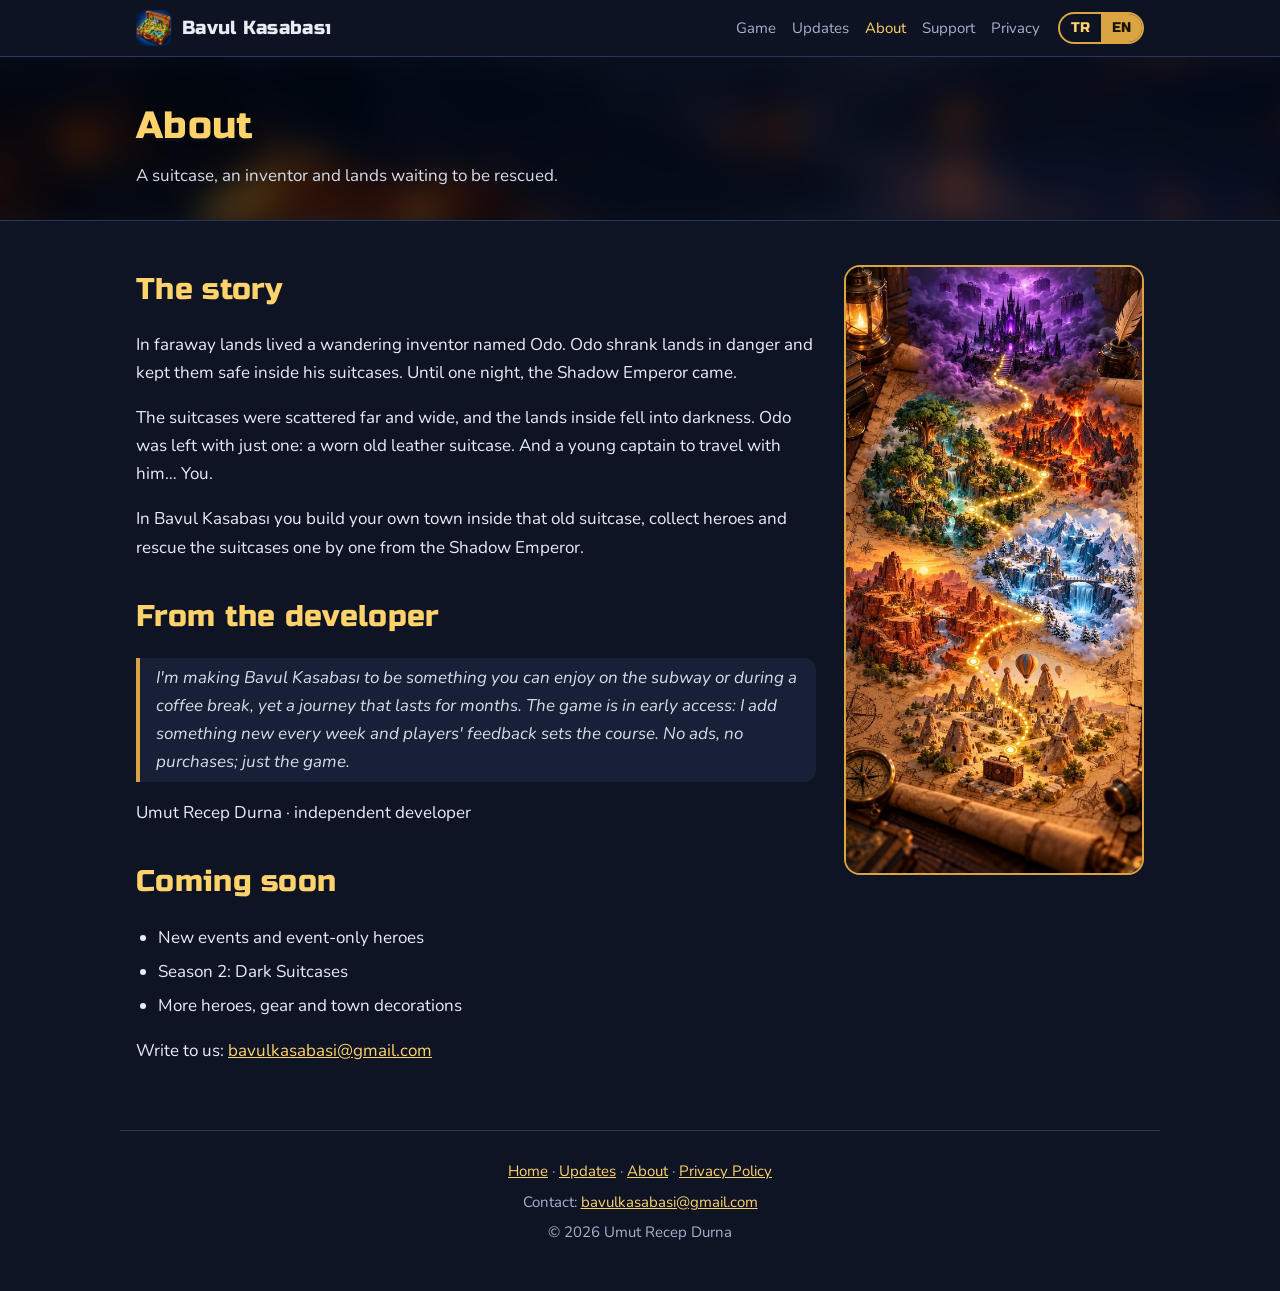
==== about.html @ 0661a311 "Yeni site tasarımı: güncellemeler, hakkında ve gizlilik sayfaları" ====
<!doctype html>
<html lang="en">
<head>
<meta charset="utf-8">
<meta name="viewport" content="width=device-width, initial-scale=1">
<title>About · Bavul Kasabası</title>
<meta name="description" content="Odo's story and a note from the developer.">
<meta property="og:title" content="About · Bavul Kasabası">
<meta property="og:description" content="Odo's story and a note from the developer.">
<meta property="og:image" content="https://umutdurna.github.io/bavul-kasabasi-site/img/hero.jpg">
<link rel="icon" href="img/favicon.png">
<link rel="preconnect" href="https://fonts.googleapis.com">
<link rel="preconnect" href="https://fonts.gstatic.com" crossorigin>
<link href="https://fonts.googleapis.com/css2?family=Nunito:wght@400;700;800&family=Russo+One&display=swap" rel="stylesheet">
<link rel="stylesheet" href="style.css">
</head>
<body>
<header class="top"><div class="in">
  <a class="brand" href="en.html"><img src="img/icon.png" alt="">Bavul Kasabası</a>
  <nav><a href="en.html">Game</a><a href="updates.html">Updates</a><a href="about.html" class="on">About</a><a href="en.html#support">Support</a><a href="privacy.html">Privacy</a></nav>
  <div class="lang"><a href="hakkinda.html">TR</a><a href="about.html" class="on">EN</a></div>
</div></header>

<div class="pagehead"><div class="bg"></div><div class="in">
  <h1>About</h1>
  <p>A suitcase, an inventor and lands waiting to be rescued.</p>
</div></div>

<section>
  <div class="about">
    <div>
      <h2>The story</h2>
      <p>In faraway lands lived a wandering inventor named Odo. Odo shrank lands in danger and kept them safe inside his suitcases. Until one night, the Shadow Emperor came.</p>
      <p>The suitcases were scattered far and wide, and the lands inside fell into darkness. Odo was left with just one: a worn old leather suitcase. And a young captain to travel with him… You.</p>
      <p>In Bavul Kasabası you build your own town inside that old suitcase, collect heroes and rescue the suitcases one by one from the Shadow Emperor.</p>

      <h2 style="margin-top:30px">From the developer</h2>
      <p class="quote">I'm making Bavul Kasabası to be something you can enjoy on the subway or during a coffee break, yet a journey that lasts for months. The game is in early access: I add something new every week and players' feedback sets the course. No ads, no purchases; just the game.</p>
      <p>Umut Recep Durna · independent developer</p>

      <h2 style="margin-top:30px">Coming soon</h2>
      <ul>
        <li>New events and event-only heroes</li>
        <li>Season 2: Dark Suitcases</li>
        <li>More heroes, gear and town decorations</li>
      </ul>
      <p>Write to us: <a href="mailto:bavulkasabasi@gmail.com">bavulkasabasi@gmail.com</a></p>
    </div>
    <img loading="lazy" src="img/harita.jpg" alt="Odo's map">
  </div>
</section>

<footer>
  <p><a href="en.html">Home</a> · <a href="updates.html">Updates</a> · <a href="about.html">About</a> · <a href="privacy.html">Privacy Policy</a></p>
  <p>Contact: <a href="mailto:bavulkasabasi@gmail.com">bavulkasabasi@gmail.com</a></p>
  <p>© 2026 Umut Recep Durna</p>
</footer>
<script src="site.js"></script>
</body>
</html>
---- style.css ----
:root {
  --bg: #0e1424; --panel: #172036; --panel2: #1d2945; --line: #2a3658;
  --text: #e8ecf5; --muted: #a7b1cc; --gold: #ffd36b; --gold2: #d9a441; --purple: #c9a6ff;
}
* { box-sizing: border-box; }
html { scroll-behavior: smooth; }
body { margin: 0; background: var(--bg); color: var(--text); font: 17px/1.65 "Nunito", -apple-system, "Segoe UI", Roboto, sans-serif; }
h1, h2, h3, .brand, .btn { font-family: "Russo One", "Nunito", sans-serif; font-weight: 400; letter-spacing: .3px; }
a { color: var(--gold); }
img { max-width: 100%; display: block; }

/* üst çubuk */
.top { position: sticky; top: 0; z-index: 10; background: rgba(14,20,36,.88); backdrop-filter: blur(8px); border-bottom: 1px solid var(--line); }
.top .in { max-width: 1040px; margin: 0 auto; padding: 10px 16px; display: flex; align-items: center; gap: 12px; }
.brand { display: flex; align-items: center; gap: 10px; color: var(--text); text-decoration: none; font-size: 19px; }
.brand img { width: 36px; height: 36px; border-radius: 9px; }
.top nav { margin-left: auto; display: flex; gap: 16px; font-size: 15px; }
.top nav a { color: var(--muted); text-decoration: none; }
.top nav a:hover { color: var(--gold); }

/* kapak */
.hero { position: relative; overflow: hidden; }
.hero .bg { position: absolute; inset: 0; background: url(img/hero.jpg) center 20% / cover; filter: blur(18px) brightness(.45); transform: scale(1.1); }
.hero .in { position: relative; max-width: 1040px; margin: 0 auto; padding: 40px 16px 48px; display: grid; grid-template-columns: 360px 1fr; gap: 40px; align-items: center; }
.hero .art { border-radius: 22px; overflow: hidden; box-shadow: 0 20px 50px rgba(0,0,0,.55); border: 3px solid var(--gold2); }
.hero h1 { font-size: 46px; margin: 0 0 6px; color: var(--gold); text-shadow: 0 3px 0 #0a0d1a; }
.hero .tag { font-size: 21px; margin: 0 0 18px; }
.hero p { color: #d6dcec; }
.badges { display: flex; flex-wrap: wrap; gap: 8px; margin: 18px 0 22px; }
.badges span { background: rgba(255,255,255,.08); border: 1px solid var(--line); border-radius: 999px; padding: 4px 12px; font-size: 14px; color: var(--muted); }
.btn { display: inline-block; background: linear-gradient(#ffb43a, #e8822a); color: #2a1606; text-decoration: none; padding: 13px 26px; border-radius: 14px; font-size: 18px; box-shadow: 0 4px 0 #a5521a; }
.btn.soft { background: none; color: var(--gold); box-shadow: none; border: 2px solid var(--gold2); margin-left: 8px; }
.soon { color: var(--muted); font-size: 14px; margin-top: 10px; }

/* bölümler */
section { max-width: 1040px; margin: 0 auto; padding: 44px 16px 8px; }
section h2 { font-size: 30px; margin: 0 0 6px; color: var(--gold); }
section .lead { color: var(--muted); margin: 0 0 22px; }

/* hikaye şeridi */
.story { display: grid; grid-template-columns: repeat(6, 1fr); gap: 12px; }
.story figure { margin: 0; background: var(--panel); border-radius: 14px; overflow: hidden; border: 1px solid var(--line); }
.story img { aspect-ratio: 3 / 4.2; object-fit: cover; object-position: center 45%; width: 100%; }
.story figcaption { padding: 8px 10px 10px; font-size: 14px; color: var(--muted); }
.story figcaption b { display: block; color: var(--text); font-family: "Russo One", sans-serif; font-weight: 400; font-size: 14px; }

/* ekran görüntüleri: oklu galeri, kaydırma çubuğu gizli */
.carousel { position: relative; }
.shots { display: flex; gap: 14px; overflow-x: auto; padding: 4px 2px 8px; scroll-snap-type: x mandatory; scrollbar-width: none; -ms-overflow-style: none; }
.shots::-webkit-scrollbar { display: none; }
.shots img { width: 220px; flex: 0 0 auto; border-radius: 18px; border: 2px solid var(--line); scroll-snap-align: start; }
.carousel .nav { position: absolute; top: 50%; transform: translateY(-60%); width: 46px; height: 46px; border-radius: 50%; border: 2px solid var(--gold2);
  background: rgba(14,20,36,.9); color: var(--gold); font: 26px/1 "Russo One", sans-serif; cursor: pointer; display: grid; place-items: center; box-shadow: 0 6px 16px rgba(0,0,0,.45); }
.carousel .prev { left: -14px; } .carousel .next { right: -14px; }
.carousel .nav:disabled { opacity: 0; pointer-events: none; }
.dots { display: flex; justify-content: center; gap: 8px; margin-top: 10px; }
.dots button { width: 9px; height: 9px; border-radius: 50%; border: 0; padding: 0; background: var(--line); cursor: pointer; transition: all .2s; }
.dots button.on { background: var(--gold); width: 24px; border-radius: 5px; }

/* dil anahtarı */
.lang { display: flex; border: 2px solid var(--gold2); border-radius: 999px; overflow: hidden; margin-left: 6px; flex: 0 0 auto; }
.lang a { padding: 4px 11px; font: 14px/1.4 "Russo One", sans-serif; color: var(--gold); text-decoration: none; }
.lang a.on { background: var(--gold2); color: #1a1206; }
.top nav a.on { color: var(--gold); }

/* sayfa başlığı (iç sayfalar) */
.pagehead { position: relative; overflow: hidden; border-bottom: 1px solid var(--line); }
.pagehead .bg { position: absolute; inset: 0; background: url(img/hero.jpg) center 30% / cover; filter: blur(16px) brightness(.35); transform: scale(1.1); }
.pagehead .in { position: relative; max-width: 1040px; margin: 0 auto; padding: 38px 16px 30px; }
.pagehead h1 { margin: 0 0 4px; font-size: 38px; color: var(--gold); text-shadow: 0 3px 0 #0a0d1a; }
.pagehead p { margin: 0; color: #d6dcec; }

/* özet kutucukları (gizlilik) */
.tiles { display: grid; grid-template-columns: repeat(4, 1fr); gap: 12px; margin: 6px 0 10px; }
.tile { background: linear-gradient(var(--panel2), var(--panel)); border: 1px solid var(--line); border-radius: 16px; padding: 16px; }
.tile svg { width: 34px; height: 34px; color: var(--gold); }
.tile b { display: block; font-family: "Russo One", sans-serif; font-weight: 400; margin: 6px 0 2px; }
.tile span { color: var(--muted); font-size: 14.5px; }
.sec { background: var(--panel); border: 1px solid var(--line); border-radius: 16px; padding: 6px 22px 12px; margin: 14px 0; }
.sec h2 { border: 0 !important; margin: 14px 0 4px !important; color: var(--gold) !important; font-size: 22px !important; }

/* güncellemeler */
.release { background: linear-gradient(var(--panel2), var(--panel)); border: 1px solid var(--line); border-radius: 18px; padding: 18px 22px; margin: 16px 0; }
.release.new { border-color: var(--gold2); box-shadow: 0 0 0 1px var(--gold2) inset; }
.release h2 { display: flex; align-items: baseline; gap: 12px; flex-wrap: wrap; font-size: 24px; margin: 0 0 4px; color: var(--text); }
.release h2 small { font: 14px "Nunito", sans-serif; color: var(--muted); }
.release .pill { font: 12px "Russo One", sans-serif; background: var(--gold2); color: #1a1206; border-radius: 999px; padding: 3px 10px; }
.release ul { margin: 8px 0 0; }
.release li b { color: var(--gold); font-weight: 800; }

/* hakkında */
.about { display: grid; grid-template-columns: 1fr 300px; gap: 28px; align-items: start; }
.about img { border-radius: 16px; border: 2px solid var(--gold2); }
.quote { border-left: 4px solid var(--gold2); padding: 6px 16px; color: #d6dcec; font-style: italic; background: var(--panel); border-radius: 0 12px 12px 0; }

@media (max-width: 820px) {
  .tiles { grid-template-columns: repeat(2, 1fr); }
  .about { grid-template-columns: 1fr; }
  .about img { max-width: 320px; }
  .carousel .nav { display: none; }
  .pagehead h1 { font-size: 30px; }
}

/* özellikler */
.features { display: grid; grid-template-columns: repeat(3, 1fr); gap: 14px; }
.card { background: linear-gradient(var(--panel2), var(--panel)); border: 1px solid var(--line); border-radius: 16px; padding: 18px; }
.card h3 { margin: 0 0 6px; font-size: 19px; color: var(--text); }
.card p { margin: 0; color: var(--muted); font-size: 15.5px; }
.card .k { color: var(--gold); }

/* harita */
.map { display: grid; grid-template-columns: 260px 1fr; gap: 24px; align-items: center; }
.map img { border-radius: 16px; border: 2px solid var(--gold2); }

/* destek */
.faq { display: grid; gap: 10px; }
.faq details { background: var(--panel); border: 1px solid var(--line); border-radius: 12px; padding: 12px 16px; }
.faq summary { cursor: pointer; font-weight: 800; }
.faq p { margin: 8px 0 2px; color: var(--muted); }

/* yazı sayfaları (gizlilik) */
main.doc { max-width: 760px; margin: 0 auto; padding: 28px 16px 56px; }
main.doc h1 { color: var(--gold); font-size: 32px; margin: 8px 0 4px; }
main.doc h2 { font-size: 21px; margin-top: 30px; border-bottom: 1px solid var(--line); padding-bottom: 6px; color: var(--text); }
.muted { color: var(--muted); }
.box { background: var(--panel); border: 1px solid var(--line); border-radius: 14px; padding: 4px 18px; }
ul { padding-left: 22px; }
li { margin: 6px 0; }

footer { max-width: 1040px; margin: 40px auto 0; padding: 22px 16px 40px; border-top: 1px solid var(--line); color: var(--muted); font-size: 15px; text-align: center; }
footer p { margin: 6px 0; }

@media (max-width: 820px) {
  .hero .in { grid-template-columns: 1fr; padding-top: 24px; }
  .hero .art { max-width: 300px; margin: 0 auto; }
  .hero h1 { font-size: 36px; }
  .story { grid-template-columns: repeat(3, 1fr); }
  .features { grid-template-columns: 1fr; }
  .map { grid-template-columns: 1fr; }
  .map img { max-width: 300px; }
  .top nav { gap: 10px; font-size: 14px; }
  .btn.soft { margin: 10px 0 0; }
}
@media (max-width: 480px) {
  .story { grid-template-columns: repeat(2, 1fr); }
  .brand { font-size: 15px; gap: 8px; }
  .brand img { width: 30px; height: 30px; }
  .top nav { gap: 9px; font-size: 13px; }
}
.top nav a { white-space: nowrap; }
@media (max-width: 820px) {
  .top .in { flex-wrap: wrap; row-gap: 6px; }
  .top .lang { margin-left: auto; }
  .top nav { order: 3; width: 100%; margin: 0; overflow-x: auto; gap: 16px; scrollbar-width: none; padding-bottom: 2px; }
  .top nav::-webkit-scrollbar { display: none; }
}
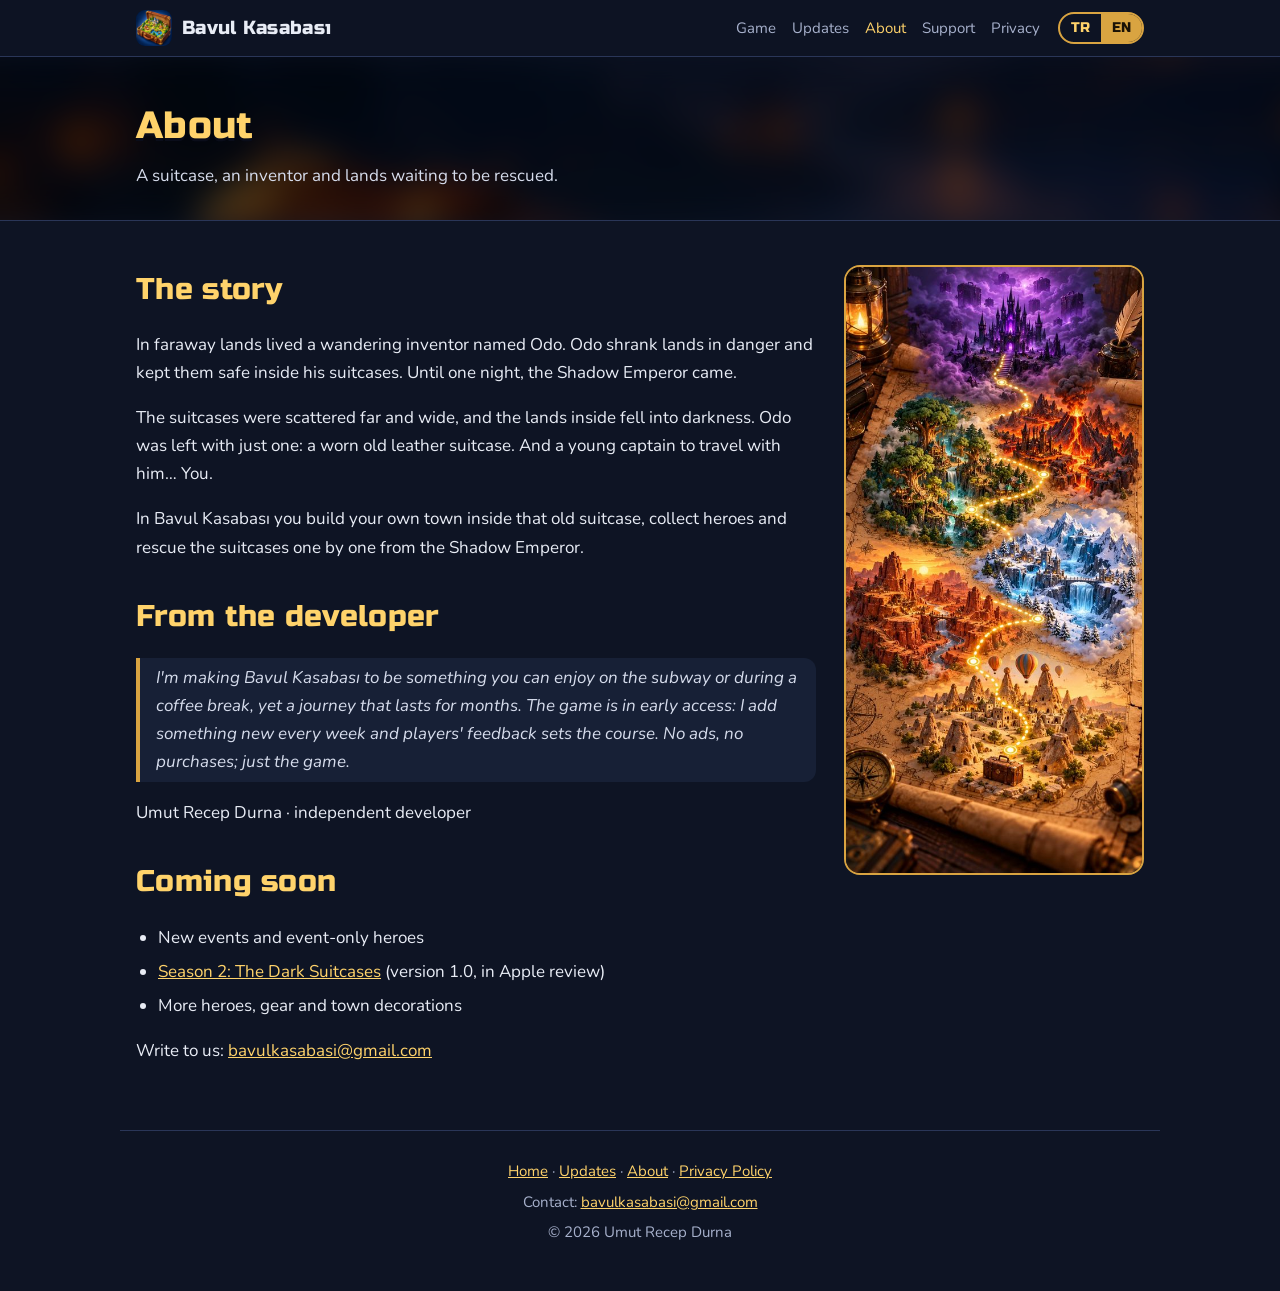
==== commit 72bd227a: "2. Sezon: Karanlık Bavullar (sürüm 1.0) — yeni bölgeler, boss'lar, güncel ekran görüntüleri" ====
--- a/about.html
+++ b/about.html
@@ -41,7 +41,7 @@
       <h2 style="margin-top:30px">Coming soon</h2>
       <ul>
         <li>New events and event-only heroes</li>
-        <li>Season 2: Dark Suitcases</li>
+        <li><a href="updates.html">Season 2: The Dark Suitcases</a> (version 1.0, in Apple review)</li>
         <li>More heroes, gear and town decorations</li>
       </ul>
       <p>Write to us: <a href="mailto:bavulkasabasi@gmail.com">bavulkasabasi@gmail.com</a></p>
--- a/style.css
+++ b/style.css
@@ -32,6 +32,145 @@
 .btn.soft { background: none; color: var(--gold); box-shadow: none; border: 2px solid var(--gold2); margin-left: 8px; }
 .soon { color: var(--muted); font-size: 14px; margin-top: 10px; }
 
+/* eğlenceli kapak: gün doğumu arka planı, ateş böcekleri, süzülen görsel */
+.hero.fun .in { grid-template-columns: 300px 1fr; padding: 46px 16px 56px; gap: 56px; }
+.hero.fun .art { aspect-ratio: 3 / 5.4; }
+.hero.fun .art img { width: 100%; height: 100%; object-fit: cover; object-position: center 0%; }
+.hero.fun .chip.c1 { top: 34%; }
+.hero .kicker { color: #1a1206; }
+.hero.fun .bg2 { position: absolute; inset: 0; background:
+  linear-gradient(90deg, rgba(14,20,36,.35) 0%, rgba(14,20,36,.55) 45%, rgba(14,20,36,.92) 75%),
+  linear-gradient(0deg, var(--bg) 0%, rgba(14,20,36,0) 30%),
+  url(img/bg_hero.jpg) center / cover; }
+.flies { position: absolute; inset: 0; pointer-events: none; overflow: hidden; }
+.flies i { position: absolute; bottom: -10px; width: 6px; height: 6px; border-radius: 50%; background: #ffe08a; box-shadow: 0 0 10px 3px rgba(255,200,90,.7); opacity: 0; animation: fly 9s linear infinite; }
+.flies i:nth-child(1) { left: 6%; animation-delay: 0s; }   .flies i:nth-child(2) { left: 14%; animation-delay: 2.5s; animation-duration: 11s; }
+.flies i:nth-child(3) { left: 23%; animation-delay: 5s; }  .flies i:nth-child(4) { left: 31%; animation-delay: 1.2s; animation-duration: 12s; }
+.flies i:nth-child(5) { left: 42%; animation-delay: 3.6s; } .flies i:nth-child(6) { left: 51%; animation-delay: 6.5s; animation-duration: 10s; }
+.flies i:nth-child(7) { left: 60%; animation-delay: .8s; }  .flies i:nth-child(8) { left: 68%; animation-delay: 4.4s; animation-duration: 13s; }
+.flies i:nth-child(9) { left: 76%; animation-delay: 7s; }   .flies i:nth-child(10) { left: 84%; animation-delay: 2s; animation-duration: 11s; }
+.flies i:nth-child(11) { left: 91%; animation-delay: 5.6s; } .flies i:nth-child(12) { left: 97%; animation-delay: 3s; animation-duration: 12s; }
+@keyframes fly { 0% { transform: translate(0,0) scale(.6); opacity: 0; } 15% { opacity: .9; } 50% { transform: translate(24px,-320px) scale(1); } 85% { opacity: .7; } 100% { transform: translate(-16px,-640px) scale(.5); opacity: 0; } }
+.stage { position: relative; }
+.float { animation: bob 6s ease-in-out infinite; transform-origin: 50% 60%; }
+@keyframes bob { 0%,100% { transform: translateY(0) rotate(-2deg); } 50% { transform: translateY(-12px) rotate(1deg); } }
+.chip { position: absolute; background: rgba(14,20,36,.88); border: 2px solid var(--gold2); color: var(--gold); border-radius: 999px; padding: 6px 14px;
+  font: 14px "Russo One", sans-serif; white-space: nowrap; box-shadow: 0 8px 18px rgba(0,0,0,.4); animation: bob 5s ease-in-out infinite; }
+.chip.c1 { top: 12%; left: -36px; animation-delay: -1s; } .chip.c2 { top: 46%; right: -44px; animation-delay: -2.5s; } .chip.c3 { bottom: 10%; left: -24px; animation-delay: -4s; }
+.kicker { display: inline-block; margin: 0 0 6px; font: 13px "Russo One", sans-serif; letter-spacing: 1px; color: #1a1206; background: var(--gold); border-radius: 6px; padding: 3px 10px; }
+.shine { background: linear-gradient(100deg, #ffd36b 20%, #fff6d6 40%, #ffd36b 60%); background-size: 250% 100%; -webkit-background-clip: text; background-clip: text;
+  color: transparent !important; text-shadow: none !important; animation: shine 5s ease-in-out infinite; filter: drop-shadow(0 3px 0 #0a0d1a); }
+@keyframes shine { 0%,60% { background-position: 100% 0; } 100% { background-position: -50% 0; } }
+.hero .tag span { color: var(--gold); }
+.cta { display: flex; flex-wrap: wrap; gap: 12px; align-items: center; margin: 22px 0 18px; }
+.store { display: inline-flex; align-items: center; gap: 10px; background: #000; color: #fff; text-decoration: none; border: 2px solid #3a3a3a; border-radius: 14px; padding: 9px 18px 9px 14px; transition: transform .15s; }
+.store svg { width: 26px; height: 26px; }
+.store span { display: flex; flex-direction: column; line-height: 1.15; }
+.store small { font-size: 12px; color: #c9c9c9; }
+.store b { font: 19px "Russo One", sans-serif; font-weight: 400; }
+.store { cursor: pointer; }
+.store:hover { transform: translateY(-2px); border-color: var(--gold2); }
+
+/* sağ altta sabit indir düğmesi */
+.fab { position: fixed; right: 18px; bottom: 18px; z-index: 40; display: flex; align-items: center; gap: 9px; text-decoration: none; cursor: pointer;
+  background: linear-gradient(#ffb43a, #e8822a); color: #2a1606; border-radius: 999px; padding: 10px 20px 10px 14px; box-shadow: 0 5px 0 #a5521a, 0 12px 28px rgba(0,0,0,.45);
+  transform: translateY(140%); opacity: 0; transition: transform .35s cubic-bezier(.2,1.4,.4,1), opacity .25s; }
+.fab.show { transform: none; opacity: 1; }
+.fab:hover { transform: translateY(-3px); }
+.fab svg { width: 24px; height: 24px; }
+.fab span { display: flex; flex-direction: column; line-height: 1.1; }
+.fab small { font-size: 11px; font-weight: 800; opacity: .8; }
+.fab b { font: 17px "Russo One", sans-serif; font-weight: 400; }
+.hero.fun .btn.soft { margin: 0; }
+
+/* yolculuk: harita + duraklar */
+.journey { display: grid; grid-template-columns: 300px 1fr; gap: 34px; align-items: center; }
+.mapwrap { position: relative; border-radius: 18px; overflow: hidden; border: 2px solid var(--gold2); box-shadow: 0 0 0 6px rgba(217,164,65,.12), 0 20px 40px rgba(0,0,0,.45); }
+.mapwrap img { transition: transform 6s ease; }
+.mapwrap:hover img { transform: scale(1.06); }
+.journey { align-items: start; }
+.stops { list-style: none; padding: 0; margin: 14px 0 0; display: grid; grid-template-columns: repeat(2, 1fr); gap: 12px; counter-reset: stop; }
+.stops li { position: relative; display: flex; align-items: center; gap: 14px; padding: 12px 14px; background: linear-gradient(var(--panel2), var(--panel));
+  border: 1px solid var(--line); border-radius: 16px; transition: transform .2s, border-color .2s; }
+.stops li:hover { transform: translateY(-3px); border-color: var(--gold2); }
+.stops li::after { counter-increment: stop; content: counter(stop); position: absolute; top: 8px; right: 12px; font: 13px "Russo One", sans-serif; color: var(--line); }
+.stops li.next { grid-column: 1 / -1; background: radial-gradient(circle at 10% 50%, rgba(107,75,184,.45), transparent 60%), linear-gradient(var(--panel2), var(--panel)); border-color: #5d4a96; }
+.stops li.next::after { content: ""; }
+.stops img, .stops .fog { width: 64px; height: 64px; border-radius: 50%; border: 3px solid var(--gold2); flex: 0 0 auto; object-fit: cover; background: var(--panel); }
+.stops b { display: block; font-family: "Russo One", sans-serif; font-weight: 400; }
+.stops span { color: var(--muted); font-size: 14.5px; }
+.stops .next b { color: var(--purple); }
+.stops .fog { display: grid; place-items: center; font: 24px "Russo One", sans-serif; color: #fff; border-color: #8a6bd1;
+  background: radial-gradient(circle, #6b4bb8, #2a1d4a); animation: pulse 2.6s ease-in-out infinite; }
+@keyframes pulse { 0%,100% { box-shadow: 0 0 0 0 rgba(155,92,255,.55); } 50% { box-shadow: 0 0 0 10px rgba(155,92,255,0); } }
+
+/* galeri: fareyle sürükleme ve büyüteç */
+.shots { cursor: grab; user-select: none; }
+.shots.drag { cursor: grabbing; scroll-snap-type: none; }
+.shots figure { position: relative; margin: 0; flex: 0 0 auto; scroll-snap-align: start; }
+.shots figure img { pointer-events: none; }
+.shots figure::after { content: ""; position: absolute; right: 12px; bottom: 12px; width: 40px; height: 40px; border-radius: 50%;
+  background: rgba(14,20,36,.85) url("data:image/svg+xml,%3Csvg xmlns='http://www.w3.org/2000/svg' viewBox='0 0 24 24' fill='none' stroke='%23ffd36b' stroke-width='2.4' stroke-linecap='round'%3E%3Ccircle cx='10.5' cy='10.5' r='6'/%3E%3Cpath d='M15 15l5 5M10.5 8v5M8 10.5h5'/%3E%3C/svg%3E") center / 22px no-repeat;
+  border: 2px solid var(--gold2); opacity: 0; transform: scale(.8); transition: all .2s; }
+.shots figure:hover::after { opacity: 1; transform: none; }
+
+/* açılır pencereler: büyük görsel ve "çok yakında" */
+.modal { position: fixed; inset: 0; z-index: 50; background: rgba(5,8,16,.93); backdrop-filter: blur(6px); display: none; align-items: center; justify-content: center; padding: 20px; }
+.modal.open { display: flex; animation: fade .2s ease; }
+@keyframes fade { from { opacity: 0; } to { opacity: 1; } }
+.modal .x { position: absolute; top: 16px; right: 16px; width: 46px; height: 46px; border-radius: 50%; border: 2px solid var(--gold2); background: var(--panel); color: var(--gold); font: 22px "Russo One", sans-serif; cursor: pointer; }
+.lightbox img { max-height: 80vh; max-width: min(92vw, 520px); border-radius: 22px; border: 3px solid var(--gold2); box-shadow: 0 20px 60px rgba(0,0,0,.6); animation: pop .25s ease; }
+@keyframes pop { from { transform: scale(.92); opacity: 0; } to { transform: none; opacity: 1; } }
+.lightbox .nav { position: absolute; top: 50%; transform: translateY(-50%); width: 52px; height: 52px; border-radius: 50%; border: 2px solid var(--gold2); background: rgba(14,20,36,.9); color: var(--gold); font: 30px/1 "Russo One", sans-serif; cursor: pointer; }
+.lightbox .prev { left: 18px; } .lightbox .next { right: 18px; }
+.soon-card { position: relative; width: min(440px, 100%); text-align: center; border-radius: 24px; overflow: hidden; padding: 0 26px 26px;
+  background: linear-gradient(var(--panel2), var(--panel)); border: 2px solid var(--gold2); box-shadow: 0 30px 80px rgba(0,0,0,.6); animation: pop .3s cubic-bezier(.2,1.3,.4,1); }
+.soon-top { margin: 0 -26px 0; height: 130px; background: linear-gradient(0deg, var(--panel2), rgba(29,41,69,0) 70%), url(img/bg_hero.jpg) center 35% / cover; position: relative; }
+.soon-top img { position: absolute; left: 50%; bottom: -44px; width: 104px; height: 104px; border-radius: 26px; transform: translateX(-50%) rotate(-4deg);
+  border: 3px solid var(--gold2); box-shadow: 0 12px 28px rgba(0,0,0,.5); animation: bob 5s ease-in-out infinite; }
+.soon-card .kicker { margin-top: 56px; }
+.soon-card h3 { font-size: 34px; color: var(--gold); margin: 4px 0 8px; }
+.soon-card .lead2 { color: #cfd6e8; margin: 0 0 14px; }
+.soon-tags { display: flex; justify-content: center; gap: 8px; flex-wrap: wrap; margin-bottom: 20px; }
+.soon-tags span { border: 1px solid var(--line); border-radius: 999px; padding: 3px 12px; font-size: 13.5px; color: var(--muted); background: rgba(255,255,255,.05); }
+.soon-btns { display: flex; justify-content: center; gap: 10px; flex-wrap: wrap; }
+.soon-btns .btn.soft { margin: 0; }
+
+/* büyütülebilir görseller */
+.zoomable { cursor: zoom-in; }
+.story figure { position: relative; }
+.story figure::after { content: ""; position: absolute; right: 10px; top: 10px; width: 34px; height: 34px; border-radius: 50%;
+  background: rgba(14,20,36,.85) url("data:image/svg+xml,%3Csvg xmlns='http://www.w3.org/2000/svg' viewBox='0 0 24 24' fill='none' stroke='%23ffd36b' stroke-width='2.4' stroke-linecap='round'%3E%3Ccircle cx='10.5' cy='10.5' r='6'/%3E%3Cpath d='M15 15l5 5M10.5 8v5M8 10.5h5'/%3E%3C/svg%3E") center / 18px no-repeat;
+  border: 2px solid var(--gold2); opacity: 0; transition: opacity .2s; }
+.story figure:hover::after { opacity: 1; }
+.story figure img { transition: transform .4s ease; }
+.story figure:hover img { transform: scale(1.05); }
+.lightbox .big { margin: 0; text-align: center; }
+.lightbox figcaption { margin-top: 12px; color: var(--muted); font-size: 15px; }
+.lightbox figcaption b { display: block; color: var(--gold); font: 20px "Russo One", sans-serif; font-weight: 400; }
+
+/* kaydırınca beliren bölümler */
+.reveal { opacity: 0; transform: translateY(26px); transition: opacity .7s ease, transform .7s ease; }
+.reveal.seen { opacity: 1; transform: none; }
+
+@media (prefers-reduced-motion: reduce) {
+  .flies, .float, .chip, .shine, .stops .fog { animation: none !important; }
+  .reveal { opacity: 1; transform: none; transition: none; }
+}
+@media (max-width: 820px) {
+  .hero.fun { min-height: 0; }
+  .hero.fun .in { grid-template-columns: 1fr; gap: 26px; padding: 26px 16px 36px; }
+  .hero.fun .stage { width: 230px; margin: 0 auto; }
+  .hero.fun h1 { font-size: 36px; }
+  .hero.fun .bg2 { background: linear-gradient(0deg, var(--bg) 0%, rgba(14,20,36,.75) 45%, rgba(14,20,36,.55) 100%), url(img/bg_hero.jpg) center / cover; }
+  .chip { font-size: 12px; padding: 4px 10px; }
+  .chip.c1 { left: -6px; } .chip.c2 { right: -6px; } .chip.c3 { left: 4px; }
+  .journey { grid-template-columns: 1fr; }
+  .stops { grid-template-columns: 1fr; }
+  .lightbox .nav { display: none; }
+  .mapwrap { max-width: 300px; }
+}
+
 /* bölümler */
 section { max-width: 1040px; margin: 0 auto; padding: 44px 16px 8px; }
 section h2 { font-size: 30px; margin: 0 0 6px; color: var(--gold); }
@@ -154,3 +293,39 @@
   .top nav { order: 3; width: 100%; margin: 0; overflow-x: auto; gap: 16px; scrollbar-width: none; padding-bottom: 2px; }
   .top nav::-webkit-scrollbar { display: none; }
 }
+
+/* 2. sezon: mor vurgular */
+.s2band { position: relative; overflow: hidden; border-top: 1px solid #4a3a7a; border-bottom: 1px solid #4a3a7a;
+  background: radial-gradient(circle at 80% 30%, rgba(138,90,216,.35), transparent 55%), linear-gradient(180deg, #171230, #0e1424); }
+.s2band .in { max-width: 1040px; margin: 0 auto; padding: 40px 16px; display: grid; grid-template-columns: 1fr 280px; gap: 36px; align-items: center; }
+.s2band .art { border-radius: 20px; overflow: hidden; border: 3px solid #8a6bd1; box-shadow: 0 0 0 6px rgba(138,107,209,.15), 0 20px 50px rgba(0,0,0,.5); aspect-ratio: 3 / 4; }
+.s2band .art img { width: 100%; height: 100%; object-fit: cover; object-position: center 35%; }
+.s2band h2 { margin: 6px 0 8px; font-size: 32px; color: var(--purple); }
+.s2band p { color: #d6dcec; margin: 0 0 10px; }
+.kicker.s2 { background: var(--purple); }
+.s2list { display: grid; grid-template-columns: repeat(2, 1fr); gap: 8px 18px; margin: 14px 0 18px; padding: 0; list-style: none; }
+.s2list li { margin: 0; padding-left: 22px; position: relative; color: #d6dcec; font-size: 15.5px; }
+.s2list li::before { content: "◆"; position: absolute; left: 0; top: 0; color: var(--purple); font-size: 12px; line-height: 2.1; }
+.s2list b { color: #fff; }
+.season { display: flex; align-items: center; gap: 10px; margin: 22px 0 12px; font: 15px "Russo One", sans-serif; color: var(--gold); }
+.season::after { content: ""; flex: 1; height: 1px; background: var(--line); }
+.season.s2 { color: var(--purple); }
+.season.s2::after { background: #4a3a7a; }
+.story.s2 figure { border-color: #4a3a7a; }
+.stops li.s2 { border-color: #4a3a7a; }
+.stops li.s2 img { border-color: #8a6bd1; }
+.stops li.s2:hover { border-color: #8a6bd1; }
+.stops li.head { grid-column: 1 / -1; background: none; border: 0; padding: 8px 2px 0; }
+.stops li.head::after { content: none; counter-increment: none; }
+.stops li.head:hover { transform: none; }
+.stops li.head .season { margin: 0; }
+.release.s2 { border-color: #8a6bd1; box-shadow: 0 0 0 1px #8a6bd1 inset, 0 0 40px rgba(138,90,216,.15);
+  background: radial-gradient(circle at 90% 0%, rgba(138,90,216,.22), transparent 50%), linear-gradient(var(--panel2), var(--panel)); }
+.release.s2 .pill { background: var(--purple); }
+.release h3 { margin: 18px 0 2px; font-size: 16px; color: var(--purple); letter-spacing: .5px; }
+.release.s2 li b { color: #e3d2ff; }
+@media (max-width: 820px) {
+  .s2band .in { grid-template-columns: 1fr; }
+  .s2band .art { max-width: 280px; margin: 0 auto; order: -1; }
+  .s2list { grid-template-columns: 1fr; }
+}
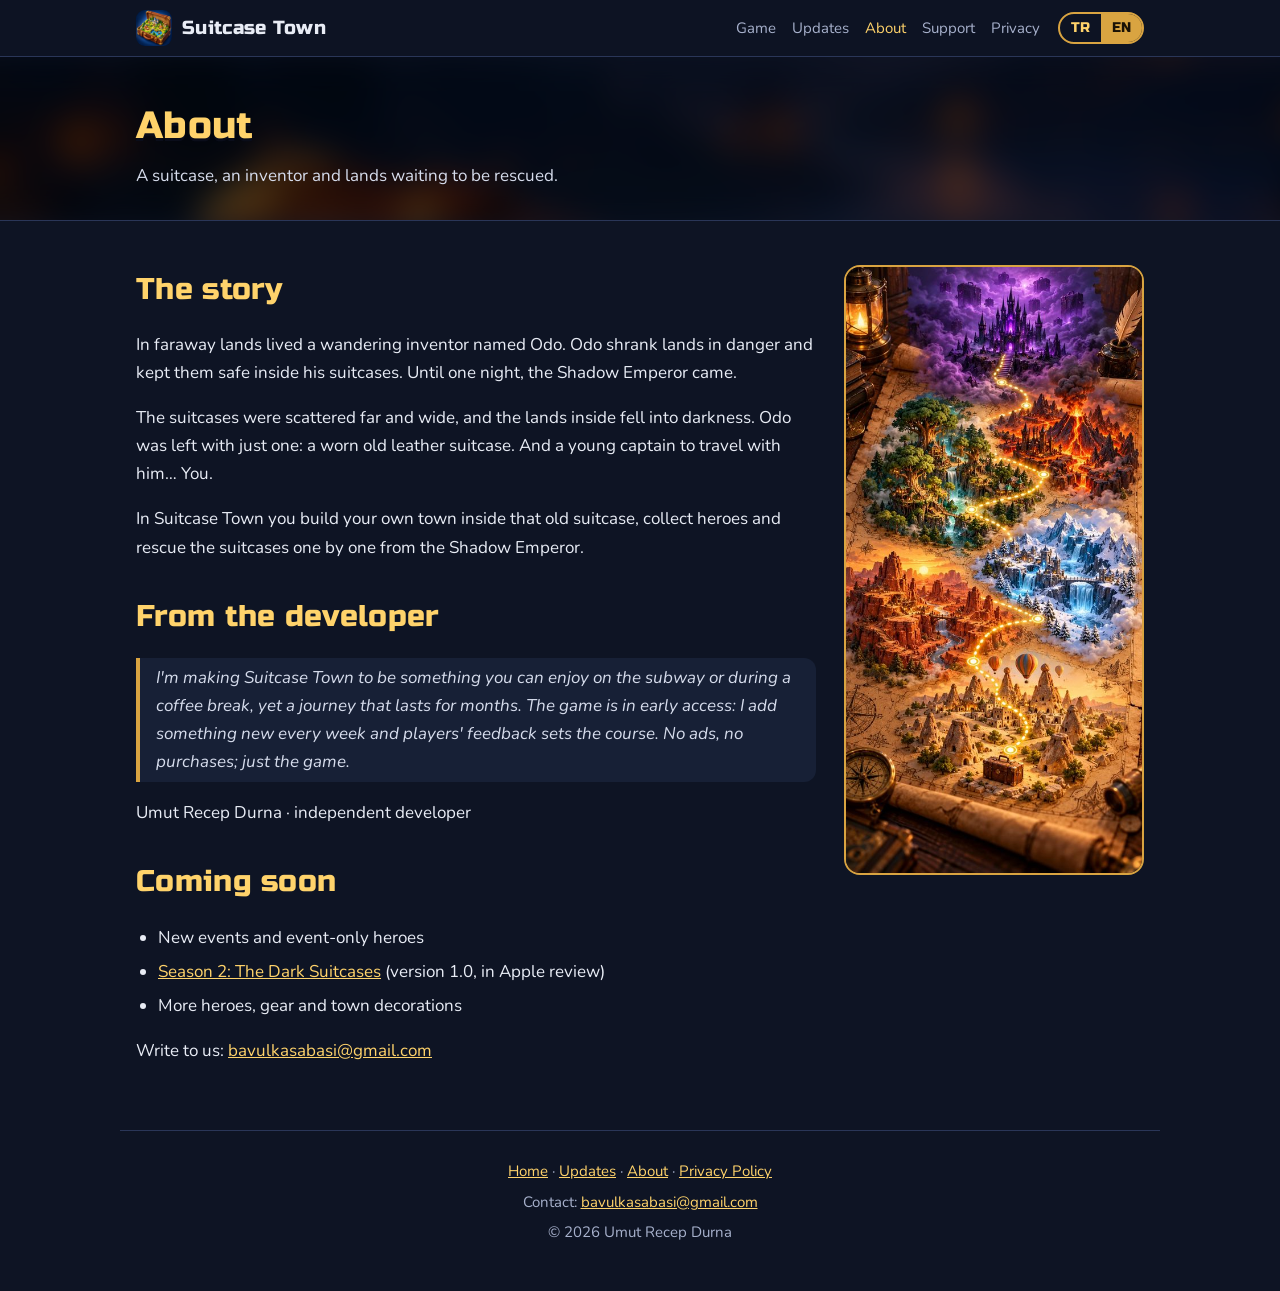
==== commit d34fe70b: "Site: arama motoru etiketleri, site haritası, yapısal veri; hikâye ve yol bölümleri yenilendi; İngil" ====
--- a/about.html
+++ b/about.html
@@ -3,11 +3,26 @@
 <head>
 <meta charset="utf-8">
 <meta name="viewport" content="width=device-width, initial-scale=1">
-<title>About · Bavul Kasabası</title>
+<title>About · Suitcase Town</title>
 <meta name="description" content="Odo's story and a note from the developer.">
-<meta property="og:title" content="About · Bavul Kasabası">
+<meta property="og:title" content="About · Suitcase Town">
 <meta property="og:description" content="Odo's story and a note from the developer.">
+<link rel="canonical" href="https://umutdurna.github.io/bavul-kasabasi-site/about.html">
+<link rel="alternate" hreflang="tr" href="https://umutdurna.github.io/bavul-kasabasi-site/hakkinda.html">
+<link rel="alternate" hreflang="en" href="https://umutdurna.github.io/bavul-kasabasi-site/about.html">
+<link rel="alternate" hreflang="x-default" href="https://umutdurna.github.io/bavul-kasabasi-site/about.html">
+<meta name="theme-color" content="#0e1424">
+<meta name="apple-itunes-app" content="app-id=6826223358">
+<meta property="og:type" content="website">
+<meta property="og:site_name" content="Suitcase Town">
+<meta property="og:locale" content="en_US">
+<meta property="og:url" content="https://umutdurna.github.io/bavul-kasabasi-site/about.html">
 <meta property="og:image" content="https://umutdurna.github.io/bavul-kasabasi-site/img/hero.jpg">
+<meta name="twitter:card" content="summary_large_image">
+<meta name="twitter:title" content="About · Suitcase Town">
+<meta name="twitter:description" content="Odo's story and a note from the developer.">
+<meta name="twitter:image" content="https://umutdurna.github.io/bavul-kasabasi-site/img/hero.jpg">
+
 <link rel="icon" href="img/favicon.png">
 <link rel="preconnect" href="https://fonts.googleapis.com">
 <link rel="preconnect" href="https://fonts.gstatic.com" crossorigin>
@@ -16,7 +31,7 @@
 </head>
 <body>
 <header class="top"><div class="in">
-  <a class="brand" href="en.html"><img src="img/icon.png" alt="">Bavul Kasabası</a>
+  <a class="brand" href="en.html"><img src="img/icon.png" alt="">Suitcase Town</a>
   <nav><a href="en.html">Game</a><a href="updates.html">Updates</a><a href="about.html" class="on">About</a><a href="en.html#support">Support</a><a href="privacy.html">Privacy</a></nav>
   <div class="lang"><a href="hakkinda.html">TR</a><a href="about.html" class="on">EN</a></div>
 </div></header>
@@ -32,10 +47,10 @@
       <h2>The story</h2>
       <p>In faraway lands lived a wandering inventor named Odo. Odo shrank lands in danger and kept them safe inside his suitcases. Until one night, the Shadow Emperor came.</p>
       <p>The suitcases were scattered far and wide, and the lands inside fell into darkness. Odo was left with just one: a worn old leather suitcase. And a young captain to travel with him… You.</p>
-      <p>In Bavul Kasabası you build your own town inside that old suitcase, collect heroes and rescue the suitcases one by one from the Shadow Emperor.</p>
+      <p>In Suitcase Town you build your own town inside that old suitcase, collect heroes and rescue the suitcases one by one from the Shadow Emperor.</p>
 
       <h2 style="margin-top:30px">From the developer</h2>
-      <p class="quote">I'm making Bavul Kasabası to be something you can enjoy on the subway or during a coffee break, yet a journey that lasts for months. The game is in early access: I add something new every week and players' feedback sets the course. No ads, no purchases; just the game.</p>
+      <p class="quote">I'm making Suitcase Town to be something you can enjoy on the subway or during a coffee break, yet a journey that lasts for months. The game is in early access: I add something new every week and players' feedback sets the course. No ads, no purchases; just the game.</p>
       <p>Umut Recep Durna · independent developer</p>
 
       <h2 style="margin-top:30px">Coming soon</h2>
--- a/style.css
+++ b/style.css
@@ -329,3 +329,51 @@
   .s2band .art { max-width: 280px; margin: 0 auto; order: -1; }
   .s2list { grid-template-columns: 1fr; }
 }
+
+/* 1.0 cila: hikâye kartları — yazı görselin üstünde, eşit boy, bölüm rozeti */
+.story figure { position: relative; aspect-ratio: 3 / 4.6; display: flex; }
+.story figure img { position: absolute; inset: 0; width: 100%; height: 100%; aspect-ratio: auto; object-position: center 35%; }
+.story figure figcaption { position: absolute; left: 0; right: 0; bottom: 0; padding: 40px 10px 10px; min-height: 0;
+  background: linear-gradient(0deg, rgba(10,14,28,.96) 0%, rgba(10,14,28,.8) 55%, rgba(10,14,28,0) 100%); color: #c9d1e6; font-size: 13px; line-height: 1.35; }
+.story figure figcaption b { font-size: 14.5px; margin-bottom: 2px; color: #fff; }
+.story .range { position: absolute; left: 8px; top: 8px; z-index: 1; font: 11px "Russo One", sans-serif; letter-spacing: .3px; color: #1a1206;
+  background: var(--gold); border-radius: 6px; padding: 2px 7px; box-shadow: 0 2px 8px rgba(0,0,0,.4); }
+.story.s2 .range { background: var(--purple); }
+.story figure { transition: transform .25s, border-color .25s, box-shadow .25s; }
+.story figure:hover { transform: translateY(-4px); border-color: var(--gold2); box-shadow: 0 14px 30px rgba(0,0,0,.45); }
+.story.s2 figure:hover { border-color: #8a6bd1; }
+
+/* yol: iki harita yan sütunda, kaydırırken yerinde durur */
+.maps { position: sticky; top: 84px; display: grid; gap: 16px; }
+.mapwrap { margin: 0; }
+.mapwrap img { width: 100%; display: block; }
+.mapwrap figcaption { position: absolute; left: 10px; bottom: 10px; font: 12px "Russo One", sans-serif; color: #1a1206; background: var(--gold);
+  border-radius: 6px; padding: 3px 9px; box-shadow: 0 2px 10px rgba(0,0,0,.45); }
+.mapwrap.s2 { border-color: #8a6bd1; box-shadow: 0 0 0 6px rgba(138,107,209,.14), 0 20px 40px rgba(0,0,0,.45); aspect-ratio: 4 / 3; }
+.mapwrap.s2 img { height: 100%; object-fit: cover; object-position: center 40%; }
+.mapwrap.s2 figcaption { background: var(--purple); }
+
+/* duraklar: eşit boy, bölge / boss / yetenek ayrı satırlar, sıra numarası avatarın üstünde */
+.stops { counter-reset: stop; align-items: stretch; }
+.stops li { align-items: center; min-height: 92px; }
+.stops li::after { content: none; }
+.stops li:not(.head):not(.next) { counter-increment: stop; }
+.stops li:not(.head):not(.next)::before { content: counter(stop); position: absolute; left: 58px; top: 10px; width: 22px; height: 22px; border-radius: 50%;
+  display: grid; place-items: center; font: 11px "Russo One", sans-serif; color: #1a1206; background: var(--gold); box-shadow: 0 2px 6px rgba(0,0,0,.5); }
+.stops li.s2::before { background: var(--purple) !important; }
+.stops li > div { min-width: 0; }
+.stops span { display: block; color: #d6dcec; font-size: 14px; line-height: 1.3; }
+.stops i { display: inline-block; margin-top: 5px; font-style: normal; font-size: 12px; line-height: 1.2; color: var(--gold); background: rgba(217,164,65,.12);
+  border: 1px solid rgba(217,164,65,.35); border-radius: 999px; padding: 2px 9px; }
+.stops li.s2 i { color: #d9c4ff; background: rgba(138,107,209,.15); border-color: rgba(138,107,209,.45); }
+.stops b { line-height: 1.25; }
+
+@media (max-width: 820px) {
+  .maps { position: static; grid-template-columns: 1fr 1fr; max-width: 560px; margin: 0 auto; }
+  .mapwrap { max-width: none; }
+  .mapwrap.s2 { aspect-ratio: auto; }
+}
+@media (max-width: 480px) {
+  .story figure figcaption { font-size: 12px; padding: 34px 8px 8px; }
+}
+.stops li.head { min-height: 0; padding: 6px 2px 0; }
